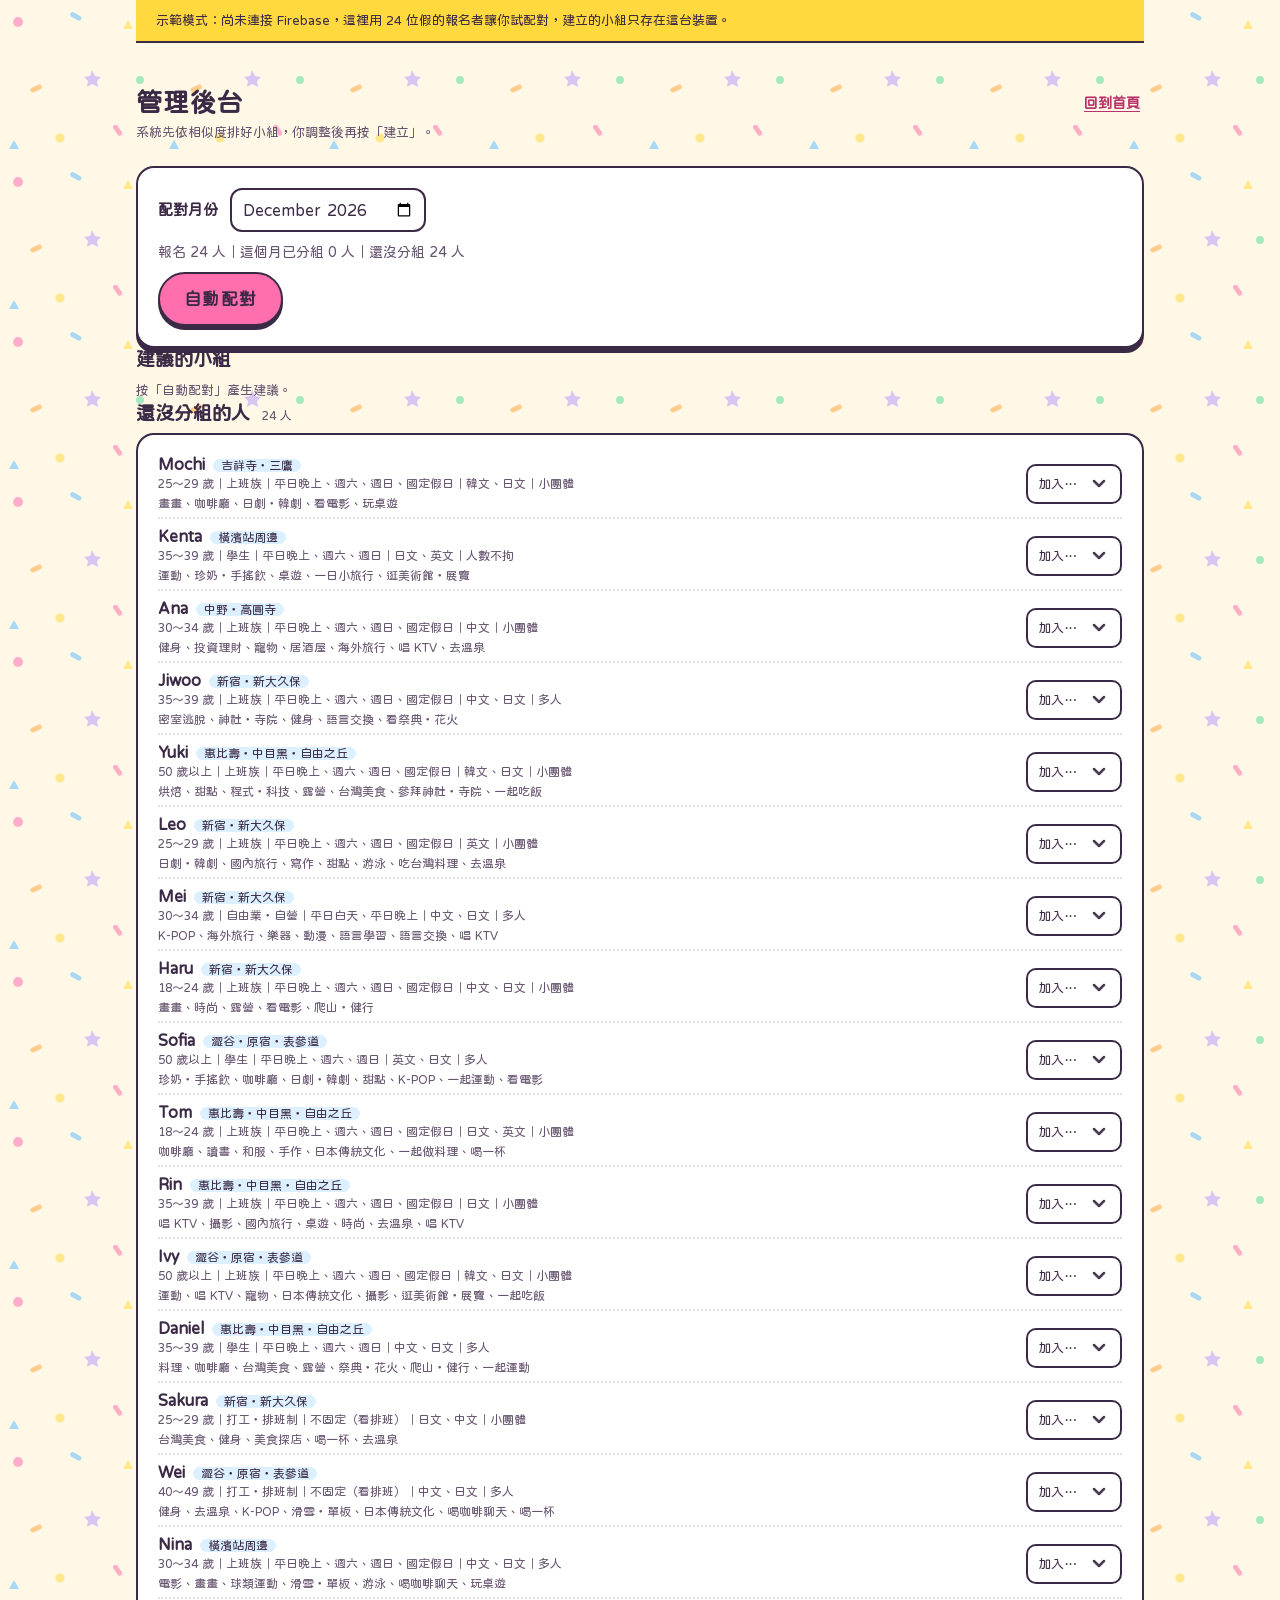
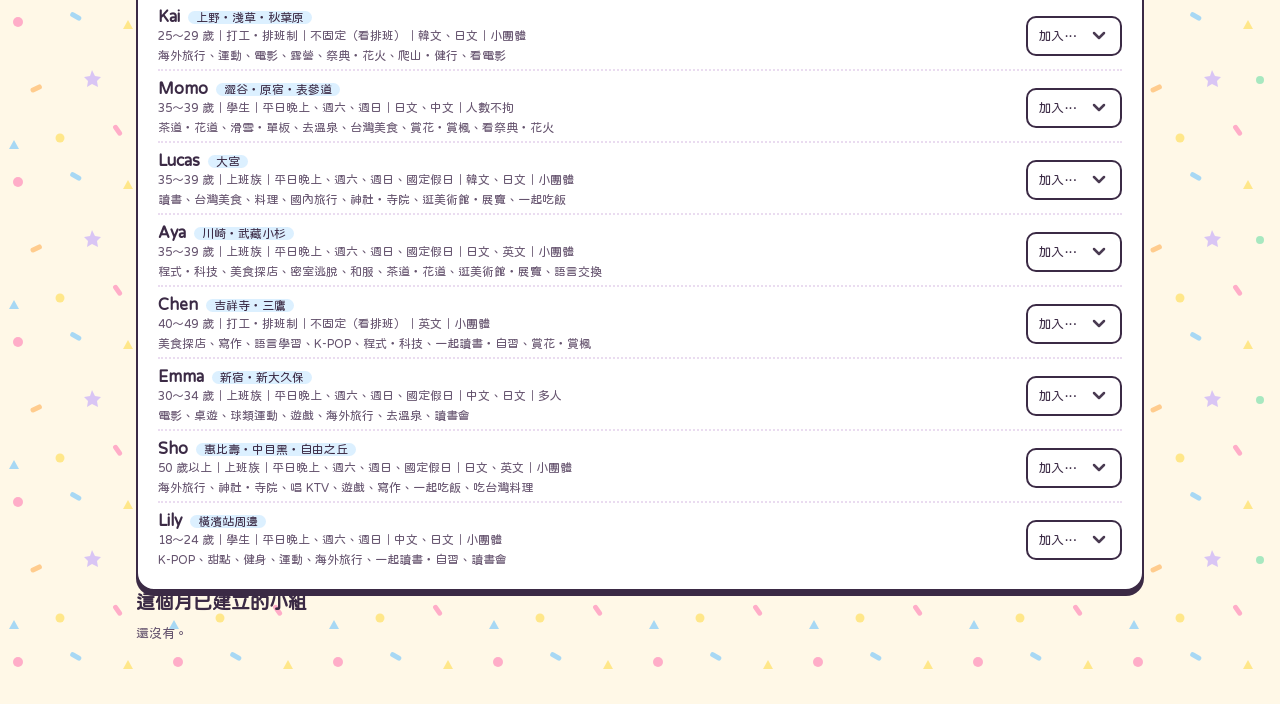
==== admin.html @ b7dec08a "Add admin page with automatic matching, and age groups - admin.html: suggest groups by similarity, m" ====
<!doctype html>
<html lang="zh-Hant">
<head>
  <meta charset="utf-8">
  <meta name="viewport" content="width=device-width, initial-scale=1, viewport-fit=cover">
  <meta name="robots" content="noindex">
  <title>管理後台｜東京友伴</title>
  <link rel="preconnect" href="https://fonts.googleapis.com">
  <link rel="preconnect" href="https://fonts.gstatic.com" crossorigin>
  <link rel="stylesheet" href="https://fonts.googleapis.com/css2?family=Huninn&family=M+PLUS+Rounded+1c:wght@500;700;800&family=Noto+Sans+TC:wght@400;500;700&display=swap">
  <link rel="stylesheet" href="style.css">
</head>
<body class="admin-page">
  <main class="admin">
    <div id="demo-banner" class="demo-banner" hidden>
      示範模式：尚未連接 Firebase，這裡用 24 位假的報名者讓你試配對，建立的小組只存在這台裝置。
    </div>

    <header class="admin-head">
      <div>
        <h1>管理後台</h1>
        <p class="muted small">系統先依相似度排好小組，你調整後再按「建立」。</p>
      </div>
      <a href="index.html" class="btn-link">回到首頁</a>
    </header>

    <div id="gate" class="card" hidden></div>

    <div id="console" hidden>
      <section class="card admin-controls">
        <div class="admin-row">
          <label for="month">配對月份</label>
          <input id="month" type="month">
        </div>
        <div class="stats" id="stats"></div>
        <div class="admin-actions">
          <button id="run" type="button" class="btn btn-primary">自動配對</button>
          <button id="save-all" type="button" class="btn btn-outline" hidden>建立全部小組</button>
        </div>
        <p id="admin-msg" class="admin-msg" role="status"></p>
      </section>

      <section>
        <h2 class="admin-h2">建議的小組 <span id="sugg-count" class="count"></span></h2>
        <div id="suggestions" class="group-grid"></div>
      </section>

      <section>
        <h2 class="admin-h2">還沒分組的人 <span id="pool-count" class="count"></span></h2>
        <div id="pool" class="card pool"></div>
      </section>

      <section>
        <h2 class="admin-h2">這個月已建立的小組 <span id="saved-count" class="count"></span></h2>
        <div id="saved" class="group-grid"></div>
      </section>
    </div>
  </main>

  <script type="module" src="admin.js"></script>
</body>
</html>
---- style.css ----
/* 可愛動漫風・繽紛彩虹：圓體字・貼紙感粗外框 */
:root {
  --bg: #FFF8E7;
  --paper: #FFFFFF;
  --ink: #3B2A45;
  --muted: #65536E;
  --line: #3B2A45;
  --soft-line: #EADCF0;
  --pink: #FF6FAE;
  --pink-dark: #FF4D98;
  --pink-soft: #FFE0EE;
  --orange: #FFA845;
  --orange-soft: #FFEBD2;
  --lemon: #FFD93D;
  --lemon-soft: #FFF5C4;
  --mint: #5FDBA0;
  --mint-soft: #D6F7E8;
  --sky: #5EBEFF;
  --sky-soft: #DCF0FF;
  --lavender: #B99BFF;
  --lavender-soft: #EDE4FF;
  --error: #C2185B;
  --radius: 18px;
  --round: 'Huninn', 'M PLUS Rounded 1c', 'Noto Sans TC', sans-serif;
  --sticker: 0 4px 0 var(--ink);
}

* { box-sizing: border-box; }

html, body {
  margin: 0;
  color: var(--ink);
  font-family: var(--round);
  -webkit-text-size-adjust: 100%;
}

/* 彩色紙花背景 */
body {
  background-color: var(--bg);
  background-image: url("data:image/svg+xml,%3Csvg xmlns='http://www.w3.org/2000/svg' width='160' height='160' viewBox='0 0 160 160'%3E%3Cg opacity='.55'%3E%3Ccircle cx='18' cy='22' r='5' fill='%23FF6FAE'/%3E%3Crect x='70' y='14' width='12' height='5' rx='2.5' fill='%235EBEFF' transform='rotate(30 76 16)'/%3E%3Cpath d='M128 20l5 9h-10z' fill='%23FFD93D'/%3E%3Ccircle cx='140' cy='80' r='4' fill='%235FDBA0'/%3E%3Crect x='30' y='86' width='12' height='5' rx='2.5' fill='%23FFA845' transform='rotate(-25 36 88)'/%3E%3Cpath d='M92 70l3 6 6 1-4 4 1 6-6-3-5 3 1-6-4-4 6-1z' fill='%23B99BFF'/%3E%3Ccircle cx='60' cy='138' r='4.5' fill='%23FFD93D'/%3E%3Crect x='112' y='128' width='12' height='5' rx='2.5' fill='%23FF6FAE' transform='rotate(55 118 130)'/%3E%3Cpath d='M14 140l5 9H9z' fill='%235EBEFF'/%3E%3C/g%3E%3C/svg%3E");
  background-size: 160px 160px;
}

/* 頁面最上面的彩虹條 */
.app::before {
  content: '';
  display: block;
  height: 10px;
  background: linear-gradient(90deg,
    var(--pink) 0 16.6%, var(--orange) 16.6% 33.3%, var(--lemon) 33.3% 50%,
    var(--mint) 50% 66.6%, var(--sky) 66.6% 83.3%, var(--lavender) 83.3% 100%);
  border-bottom: 2.5px solid var(--ink);
}

a { color: #B8336A; font-weight: 700; text-underline-offset: 3px; }
a:hover { color: #8C2453; }

.app {
  max-width: 440px;
  margin: 0 auto;
  min-height: 100vh;
  min-height: 100dvh;
  padding: 0 0 48px;
}

.screen {
  display: flex;
  flex-direction: column;
  gap: 22px;
  padding: 26px 20px 0;
}
.screen[hidden], [hidden] { display: none !important; }

.demo-banner {
  background: var(--lemon);
  color: var(--ink);
  font-size: 13px;
  line-height: 1.6;
  padding: 10px 20px;
  border-bottom: 2.5px solid var(--ink);
}

/* logo */
.brand { display: flex; align-items: center; gap: 10px; }
.brand-mark { width: 36px; height: 36px; flex: none; }
.brand-text { display: flex; flex-direction: column; line-height: 1.15; }
.brand-name { font-size: 22px; font-weight: 700; letter-spacing: .08em; }
.brand-sub { font-family: 'M PLUS Rounded 1c', sans-serif; font-weight: 800; font-size: 10px; letter-spacing: .28em; color: #B8336A; }

.intro { display: flex; flex-direction: column; gap: 8px; }
h1 { margin: 0; font-size: 26px; line-height: 1.4; font-weight: 700; letter-spacing: .03em; }
.hl {
  background: linear-gradient(transparent 58%, var(--lemon) 58%);
  padding: 0 2px;
}
h2 { margin: 0 0 14px; font-size: 21px; }
.muted { margin: 0; color: var(--muted); font-size: 15px; line-height: 1.75; }
.small { font-size: 13px; }
.eyebrow {
  margin: 0;
  align-self: flex-start;
  background: var(--mint);
  border: 2px solid var(--ink);
  border-radius: 999px;
  padding: 2px 12px;
  font-size: 13px;
  font-weight: 700;
}


/* 貼紙風卡片 */
.card {
  background: var(--paper);
  border: 2.5px solid var(--ink);
  border-radius: var(--radius);
  padding: 20px;
  display: flex;
  flex-direction: column;
  gap: 16px;
  box-shadow: 0 5px 0 var(--ink);
}

.field { display: flex; flex-direction: column; gap: 8px; border: 0; padding: 0; margin: 0 0 22px; min-width: 0; }
.card .field { margin: 0; }
label, legend, .field-title { font-size: 15px; font-weight: 700; padding: 0; }
legend::before, .field > label:first-child::before, .field-title::before {
  content: '';
  display: inline-block;
  width: 10px; height: 10px;
  margin-right: 7px;
  border-radius: 50%;
  background: var(--pink);
  border: 2px solid var(--ink);
  vertical-align: 1px;
}
.card .field > label:first-child::before { display: none; }
.count { font-weight: 400; color: var(--muted); font-size: 12px; margin-left: 6px; }
.row { display: flex; gap: 8px; }

input[type="text"], input[type="tel"], select {
  height: 50px;
  width: 100%;
  min-width: 0;
  border: 2.5px solid var(--ink);
  border-radius: 14px;
  padding: 0 14px;
  font-size: 16px;
  font-family: inherit;
  background: var(--paper);
  color: var(--ink);
}
select {
  appearance: none;
  background-image: url("data:image/svg+xml,%3Csvg xmlns='http://www.w3.org/2000/svg' width='14' height='9' viewBox='0 0 14 9'%3E%3Cpath d='M2 2l5 5 5-5' fill='none' stroke='%234A3B52' stroke-width='2.5' stroke-linecap='round' stroke-linejoin='round'/%3E%3C/svg%3E");
  background-repeat: no-repeat;
  background-position: right 14px center;
  padding-right: 36px;
}
input::placeholder { color: #A898AD; }
#country { width: auto; flex: none; }
.code-input { text-align: center; font-size: 24px !important; letter-spacing: .5em; }

input:focus-visible, select:focus-visible, button:focus-visible, a:focus-visible {
  outline: 3px solid var(--sky);
  outline-offset: 2px;
}
input:focus, select:focus { background-color: var(--sky-soft); }

/* 按鈕：按下去會陷下去 */
.btn {
  height: 54px;
  border-radius: 999px;
  font-size: 17px;
  font-weight: 700;
  font-family: inherit;
  letter-spacing: .08em;
  cursor: pointer;
  display: flex; align-items: center; justify-content: center;
  text-decoration: none;
  width: 100%;
  border: 2.5px solid var(--ink);
  color: var(--ink);
  box-shadow: var(--sticker);
  transition: transform .08s, box-shadow .08s;
}
.btn:active { transform: translateY(4px); box-shadow: 0 0 0 var(--ink); }
.btn-primary { background: var(--pink); }
.btn-primary:hover { background: var(--pink-dark); color: var(--ink); }
.btn-outline { background: var(--sky); }
.btn-outline:hover { background: #7FCBFA; }
.btn[disabled] { opacity: .6; cursor: wait; }
.btn-link {
  background: none; border: 0; padding: 10px 4px; min-height: 44px;
  color: #B8336A; font: inherit; font-weight: 700; font-size: 14px; cursor: pointer;
}

/* 興趣標籤 */
.chips { display: flex; flex-wrap: wrap; gap: 8px; }
.chip {
  min-height: 40px;
  padding: 0 14px;
  border-radius: 999px;
  border: 2px solid var(--ink);
  background: var(--paper);
  color: var(--ink);
  font: inherit;
  font-size: 14px;
  cursor: pointer;
  transition: transform .1s, background-color .15s;
}
/* 沒選的時候是淡彩色，選了變成鮮豔色＋浮起來 */
.chip:nth-child(6n+1) { background: var(--pink-soft); }
.chip:nth-child(6n+2) { background: var(--orange-soft); }
.chip:nth-child(6n+3) { background: var(--lemon-soft); }
.chip:nth-child(6n+4) { background: var(--mint-soft); }
.chip:nth-child(6n+5) { background: var(--sky-soft); }
.chip:nth-child(6n+6) { background: var(--lavender-soft); }
.chip:hover { filter: brightness(.96); }
.chip[aria-pressed="true"] {
  font-weight: 700;
  box-shadow: 0 3px 0 var(--ink);
  transform: translateY(-2px);
}
.chip[aria-pressed="true"]::before { content: '♥ '; }
.chip:nth-child(6n+1)[aria-pressed="true"] { background: var(--pink); }
.chip:nth-child(6n+2)[aria-pressed="true"] { background: var(--orange); }
.chip:nth-child(6n+3)[aria-pressed="true"] { background: var(--lemon); }
.chip:nth-child(6n+4)[aria-pressed="true"] { background: var(--mint); }
.chip:nth-child(6n+5)[aria-pressed="true"] { background: var(--sky); }
.chip:nth-child(6n+6)[aria-pressed="true"] { background: var(--lavender); }

/* 個人檔案每一區用不同顏色的圓點 */
#profile-form > .field:nth-of-type(6n+1) > .field-title::before,
#profile-form > .field:nth-of-type(6n+1) > label::before,
#profile-form > .field:nth-of-type(6n+1) > legend::before { background: var(--pink); }
#profile-form > .field:nth-of-type(6n+2) > label::before,
#profile-form > .field:nth-of-type(6n+2) > legend::before { background: var(--orange); }
#profile-form > .field:nth-of-type(6n+3) > label::before,
#profile-form > .field:nth-of-type(6n+3) > legend::before { background: var(--lemon); }
#profile-form > .field:nth-of-type(6n+4) > label::before,
#profile-form > .field:nth-of-type(6n+4) > legend::before { background: var(--mint); }
#profile-form > .field:nth-of-type(6n+5) > label::before,
#profile-form > .field:nth-of-type(6n+5) > legend::before { background: var(--sky); }
#profile-form > .field:nth-of-type(6n+6) > label::before,
#profile-form > .field:nth-of-type(6n+6) > legend::before { background: var(--lavender); }

/* 頭像 */
.avatar-row { display: flex; align-items: center; gap: 18px; }
.avatar-preview {
  width: 92px; height: 92px; flex: none;
  border-radius: 50%;
  border: 2.5px solid var(--ink);
  background: var(--pink-soft);
  box-shadow: 0 4px 0 var(--ink);
  overflow: hidden;
  display: flex; align-items: center; justify-content: center;
}
.avatar-preview img { width: 100%; height: 100%; object-fit: cover; display: block; }
.avatar-actions { display: flex; flex-direction: column; align-items: flex-start; gap: 4px; }
.btn-small { height: 44px; width: auto; padding: 0 20px; font-size: 14px; }
.visually-hidden {
  position: absolute !important; width: 1px; height: 1px; padding: 0; margin: -1px;
  overflow: hidden; clip: rect(0 0 0 0); white-space: nowrap; border: 0;
}
.avatar-actions .btn:has(+ .visually-hidden:focus-visible) { outline: 3px solid var(--sky); outline-offset: 2px; }
.hint { margin: 0; font-size: 12px; line-height: 1.7; color: var(--muted); }
#area-other, #activity-other { margin-top: 4px; }

.agree { display: flex; gap: 10px; align-items: flex-start; font-weight: 400; font-size: 14px; line-height: 1.7; margin: 4px 0 18px; }
.agree::before { display: none !important; }
.agree input { width: 22px; height: 22px; margin-top: 2px; flex: none; accent-color: var(--pink-dark); }

.note {
  display: flex; gap: 10px; align-items: flex-start;
  background: var(--lemon-soft);
  border: 2px dashed var(--ink);
  border-radius: 14px;
  padding: 12px 14px;
  color: var(--ink);
}
.note svg { flex: none; margin-top: 2px; }
.note p { margin: 0; font-size: 13px; line-height: 1.7; color: var(--ink); }

.error {
  color: var(--error); font-size: 14px; margin: 0; font-weight: 700;
  background: var(--pink-soft); border-radius: 12px; padding: 8px 12px;
}
.error:empty { display: none; }

.topbar { display: flex; justify-content: space-between; align-items: center; }
.step {
  font-size: 13px; font-weight: 700;
  background: var(--paper);
  border: 2px solid var(--ink);
  border-radius: 999px;
  padding: 3px 12px;
}

/* 小組成員 */
.members { list-style: none; margin: 0; padding: 0; display: flex; flex-direction: column; }
.member { display: flex; align-items: center; gap: 14px; padding: 10px 0; border-bottom: 2px dotted var(--soft-line); }
.member:last-child { border-bottom: 0; }
.avatar {
  width: 48px; height: 48px; border-radius: 50%; flex: none;
  border: 2.5px solid var(--ink);
  display: flex; align-items: center; justify-content: center;
  font-weight: 700; font-size: 18px;
  overflow: hidden;
}
.avatar img { width: 100%; height: 100%; object-fit: cover; display: block; }
.avatar:has(img) { background: var(--paper); }
.avatar-lg { width: 68px; height: 68px; font-size: 26px; }
.summary-head { display: flex; align-items: center; gap: 14px; padding-bottom: 14px; border-bottom: 2px dotted var(--soft-line); }
.member-name { font-size: 17px; font-weight: 700; }
.member-meta { font-size: 13px; color: var(--muted); }

.common { border-top: 2px dotted var(--soft-line); padding-top: 14px; display: flex; flex-direction: column; gap: 10px; }
.label { font-size: 14px; font-weight: 700; }
.tags { display: flex; flex-wrap: wrap; gap: 6px; }
.tag { padding: 5px 12px; border-radius: 999px; border: 2px solid var(--ink); background: var(--sky-soft); font-size: 13px; }
.tag:nth-child(3n+2) { background: var(--pink-soft); }
.tag:nth-child(3n+3) { background: var(--lemon-soft); }

.meet { flex-direction: row; align-items: center; gap: 14px; background: var(--sky-soft); }
.meet-icon {
  width: 46px; height: 46px; border-radius: 14px; flex: none;
  background: var(--paper); color: var(--ink);
  border: 2px solid var(--ink);
  display: flex; align-items: center; justify-content: center;
}
.meet-title { font-size: 16px; font-weight: 700; }
.meet .muted { color: var(--ink); }

.summary dl { margin: 0; display: grid; grid-template-columns: auto 1fr; gap: 10px 14px; font-size: 14px; line-height: 1.6; }
.summary dt {
  font-weight: 700;
  background: var(--pink-soft);
  border-radius: 8px;
  padding: 0 8px;
  align-self: start;
}
.summary dd { margin: 0; }

.footer-links { display: flex; justify-content: center; gap: 28px; font-size: 13px; padding-top: 8px; }

.dialog {
  border: 2.5px solid var(--ink); border-radius: 22px; padding: 24px;
  max-width: min(400px, calc(100vw - 32px));
  background: var(--paper);
  box-shadow: 0 6px 0 var(--ink);
  color: var(--ink); font-family: inherit;
}
.dialog::backdrop { background: rgba(74, 59, 82, .45); }
.dialog ul { padding-left: 20px; margin: 0 0 22px; line-height: 1.9; font-size: 15px; }
.dialog li::marker { content: '✿ '; color: #B8336A; }

.loading { text-align: center; color: var(--muted); padding: 80px 20px; }

/* 繽紛：每張卡片不同底色 */
#phone-form { background: var(--sky-soft); }
#code-form { background: var(--lavender-soft); }
#group > .card:not(.meet) { background: var(--paper); }
.meet { background: var(--orange-soft); }
.summary { background: var(--mint-soft); }
.summary dt { background: var(--paper); border: 2px solid var(--ink); }
.avatar-preview { background: var(--orange-soft); }
.step { background: var(--lemon); }
.eyebrow { background: var(--pink); }
.note { background: var(--mint-soft); }
.tag:nth-child(4n+1) { background: var(--sky-soft); }
.tag:nth-child(4n+2) { background: var(--pink-soft); }
.tag:nth-child(4n+3) { background: var(--lemon-soft); }
.tag:nth-child(4n+4) { background: var(--mint-soft); }
.dialog { background: var(--lemon-soft); }
.agree input { accent-color: var(--pink-dark); }

/* 日文、英文用適合的字體 */
html[lang="ja"] { --round: 'M PLUS Rounded 1c', 'Noto Sans JP', sans-serif; }
html[lang="en"] { --round: 'M PLUS Rounded 1c', 'Noto Sans TC', sans-serif; }

/* 語言切換 */
.langbar {
  display: flex;
  justify-content: flex-end;
  gap: 6px;
  padding: 10px 16px 0;
}
.lang-btn {
  min-height: 36px;
  min-width: 44px;
  padding: 0 12px;
  border-radius: 999px;
  border: 2px solid var(--ink);
  background: var(--paper);
  color: var(--ink);
  font: inherit;
  font-size: 13px;
  font-weight: 700;
  cursor: pointer;
}
.lang-btn[aria-pressed="true"] { background: var(--ink); color: var(--paper); }

/* 首頁：精簡成一個畫面 */
#screen-register { gap: 16px; padding-top: 12px; }
#screen-register .intro { gap: 4px; }
#screen-register .card { padding: 16px; gap: 12px; }
#screen-register .note { margin: 0; padding: 10px 12px; }
.banner { display: block; width: 100%; height: auto; filter: drop-shadow(0 4px 0 var(--ink)); }

.avatar-ph { display: flex; }
.avatar-ph svg { width: 54px; height: 54px; }
.waiting-art { width: 56px; height: 84px; align-self: center; margin-bottom: 4px; }

/* 小組頁的卡片之間留空間；首頁提示文字正常換行 */
#group, #waiting { display: flex; flex-direction: column; gap: 18px; }
#screen-register .note { display: block; }

/* 分類標籤：每類一個顏色 */
.chip-groups { display: flex; flex-direction: column; gap: 14px; }
.chip-group {
  --c: var(--pink); --c-soft: var(--pink-soft);
  background: var(--paper);
  border: 2px solid var(--ink);
  border-radius: 16px;
  padding: 10px 12px 12px;
  display: flex; flex-direction: column; gap: 8px;
}
.chip-group[data-c="1"] { --c: var(--orange); --c-soft: var(--orange-soft); }
.chip-group[data-c="2"] { --c: var(--mint); --c-soft: var(--mint-soft); }
.chip-group[data-c="3"] { --c: var(--sky); --c-soft: var(--sky-soft); }
.chip-group[data-c="4"] { --c: var(--lavender); --c-soft: var(--lavender-soft); }
.chip-group[data-c="5"] { --c: var(--lemon); --c-soft: var(--lemon-soft); }
.chip-cat {
  align-self: flex-start;
  font-size: 13px;
  font-weight: 700;
  background: var(--c);
  border: 2px solid var(--ink);
  border-radius: 999px;
  padding: 1px 12px;
}
.chip-group .chip,
.chip-group .chip:nth-child(n) { background: var(--c-soft); }
.chip-group .chip[aria-pressed="true"],
.chip-group .chip:nth-child(n)[aria-pressed="true"] { background: var(--c); }

/* 空閒時間 */
.free-box {
  background: var(--paper);
  border: 2px solid var(--ink);
  border-radius: 16px;
  padding: 12px;
  display: flex; flex-direction: column; gap: 8px;
}
.sub-label { font-size: 13px; font-weight: 700; color: var(--muted); }
.sub-label::before { display: none !important; }
.free-box .chips { margin-bottom: 2px; }
.free-box .sub-label:not(:first-child) { margin-top: 6px; }

/* 大分類 → 小項目（折疊） */
.chip-groups { display: grid; grid-template-columns: repeat(2, minmax(0, 1fr)); grid-auto-flow: row dense; gap: 8px; }
.chip-group { padding: 0; gap: 0; overflow: hidden; border-radius: 14px; background: var(--c-soft); }
.chip-group.open { grid-column: 1 / -1; background: var(--paper); }
.cat-head {
  width: 100%;
  min-height: 48px;
  display: flex; align-items: center; gap: 8px;
  padding: 0 12px;
  border: 0;
  background: transparent;
  color: var(--ink);
  font: inherit; font-size: 14px; font-weight: 700;
  text-align: left;
  cursor: pointer;
}
.chip-group.open .cat-head { background: var(--c); border-bottom: 2px solid var(--ink); }
.cat-name { flex: 1; min-width: 0; }
.cat-count {
  min-width: 22px; height: 22px; padding: 0 6px;
  border-radius: 999px;
  background: var(--ink); color: var(--paper);
  font-size: 12px; line-height: 22px; text-align: center;
}
.cat-arrow {
  width: 9px; height: 9px; flex: none;
  border-right: 2.5px solid var(--ink); border-bottom: 2.5px solid var(--ink);
  transform: rotate(45deg) translateY(-2px);
  transition: transform .15s;
}
.chip-group.open .cat-arrow { transform: rotate(-135deg) translate(-2px, 0); }
.cat-panel { padding: 12px; }
.cat-panel[hidden] { display: none !important; }
.chip-group.has-picked:not(.open) { box-shadow: 0 3px 0 var(--ink); }

/* ===== 管理後台 ===== */
.admin { max-width: 1040px; margin: 0 auto; padding: 0 16px 60px; display: flex; flex-direction: column; gap: 22px; }
.admin-head { display: flex; justify-content: space-between; align-items: flex-start; gap: 12px; padding-top: 20px; }
.admin-head h1 { font-size: 26px; }
.admin-h2 { font-size: 19px; margin: 0 0 10px; }
.admin-controls { gap: 12px; }
.admin-row { display: flex; align-items: center; gap: 12px; flex-wrap: wrap; }
.admin-row label { font-weight: 700; }
.admin-row input[type="month"] { height: 44px; border: 2.5px solid var(--ink); border-radius: 12px; padding: 0 10px; font: inherit; background: var(--paper); color: var(--ink); }
.stats { font-size: 14px; color: var(--muted); }
.admin-actions { display: flex; gap: 10px; flex-wrap: wrap; }
.admin-actions .btn { width: auto; padding: 0 24px; }
.admin-msg { margin: 0; font-size: 14px; font-weight: 700; color: #1E5E47; }
.admin-msg:empty { display: none; }
.group-grid { display: grid; grid-template-columns: repeat(auto-fill, minmax(min(100%, 320px), 1fr)); gap: 16px; align-items: start; }
.group-card { gap: 10px; }
.group-card h3 { margin: 0; font-size: 17px; }
.group-head { display: flex; justify-content: space-between; align-items: center; gap: 8px; }
.score { font-size: 12px; font-weight: 700; background: var(--mint); border: 2px solid var(--ink); border-radius: 999px; padding: 2px 10px; white-space: nowrap; }
.warn { font-size: 13px; font-weight: 700; color: #8C2453; background: var(--pink-soft); border-radius: 10px; padding: 6px 10px; }
.group-common { font-size: 13px; color: var(--muted); line-height: 1.6; }
.person { border-top: 2px dotted var(--soft-line); padding-top: 8px; display: grid; grid-template-columns: 1fr auto; gap: 2px 10px; }
.person-top { display: flex; gap: 8px; align-items: baseline; flex-wrap: wrap; }
.person-name { font-weight: 700; }
.person-area { font-size: 12px; background: var(--sky-soft); border-radius: 999px; padding: 0 8px; }
.person-meta, .person-likes { grid-column: 1; font-size: 12px; color: var(--muted); line-height: 1.5; }
.person .move { grid-column: 2; grid-row: 1 / span 3; align-self: center; height: 40px; width: auto; font-size: 13px; padding: 0 30px 0 10px; border-width: 2px; border-radius: 10px; }
.group-card input[type="url"], .group-card input[type="text"] { height: 42px; font-size: 14px; border-width: 2px; }
.group-card .btn-small { align-self: flex-start; }
.pool { gap: 4px; }
.pool .person:first-child { border-top: 0; padding-top: 0; }
.saved-card { background: var(--mint-soft); }
.saved-card .btn-link { align-self: flex-start; }
.uid { display: block; font-size: 14px; background: var(--lemon-soft); border: 2px dashed var(--ink); border-radius: 10px; padding: 10px; word-break: break-all; margin-top: 8px; }
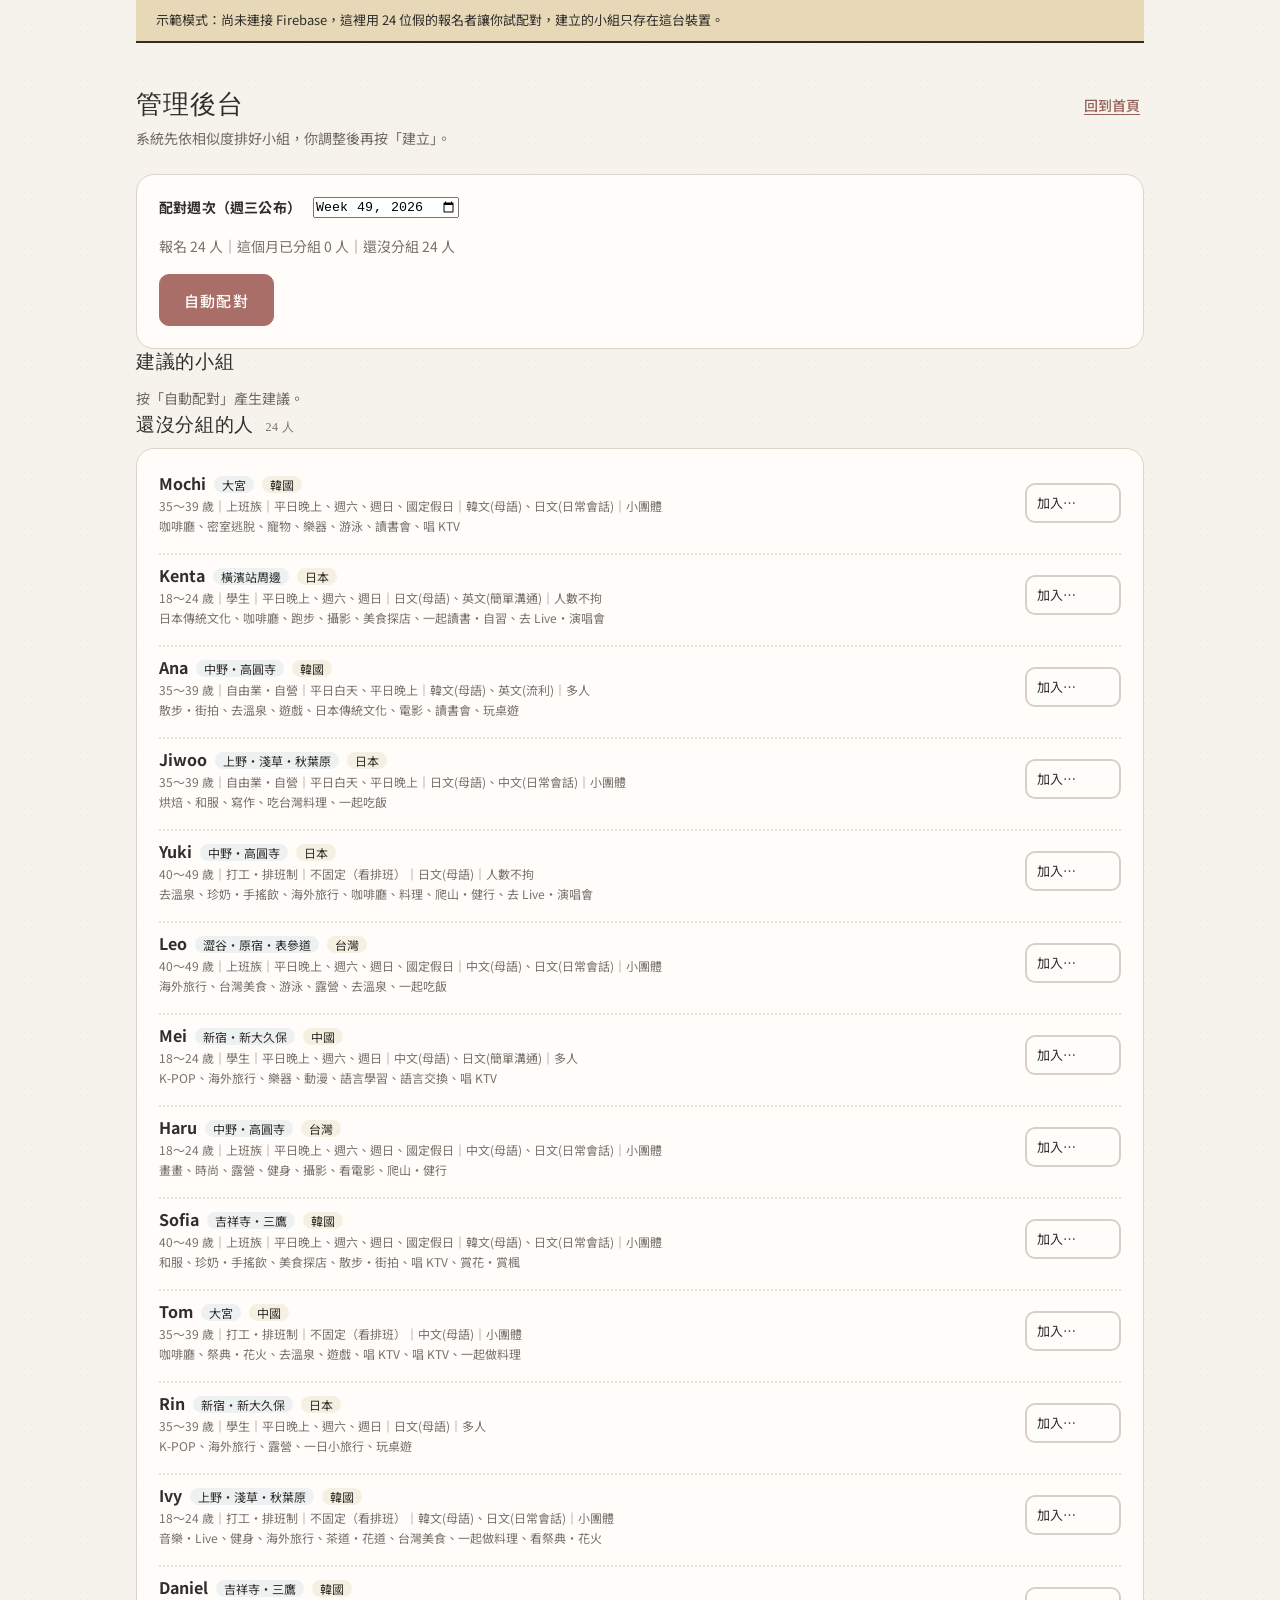
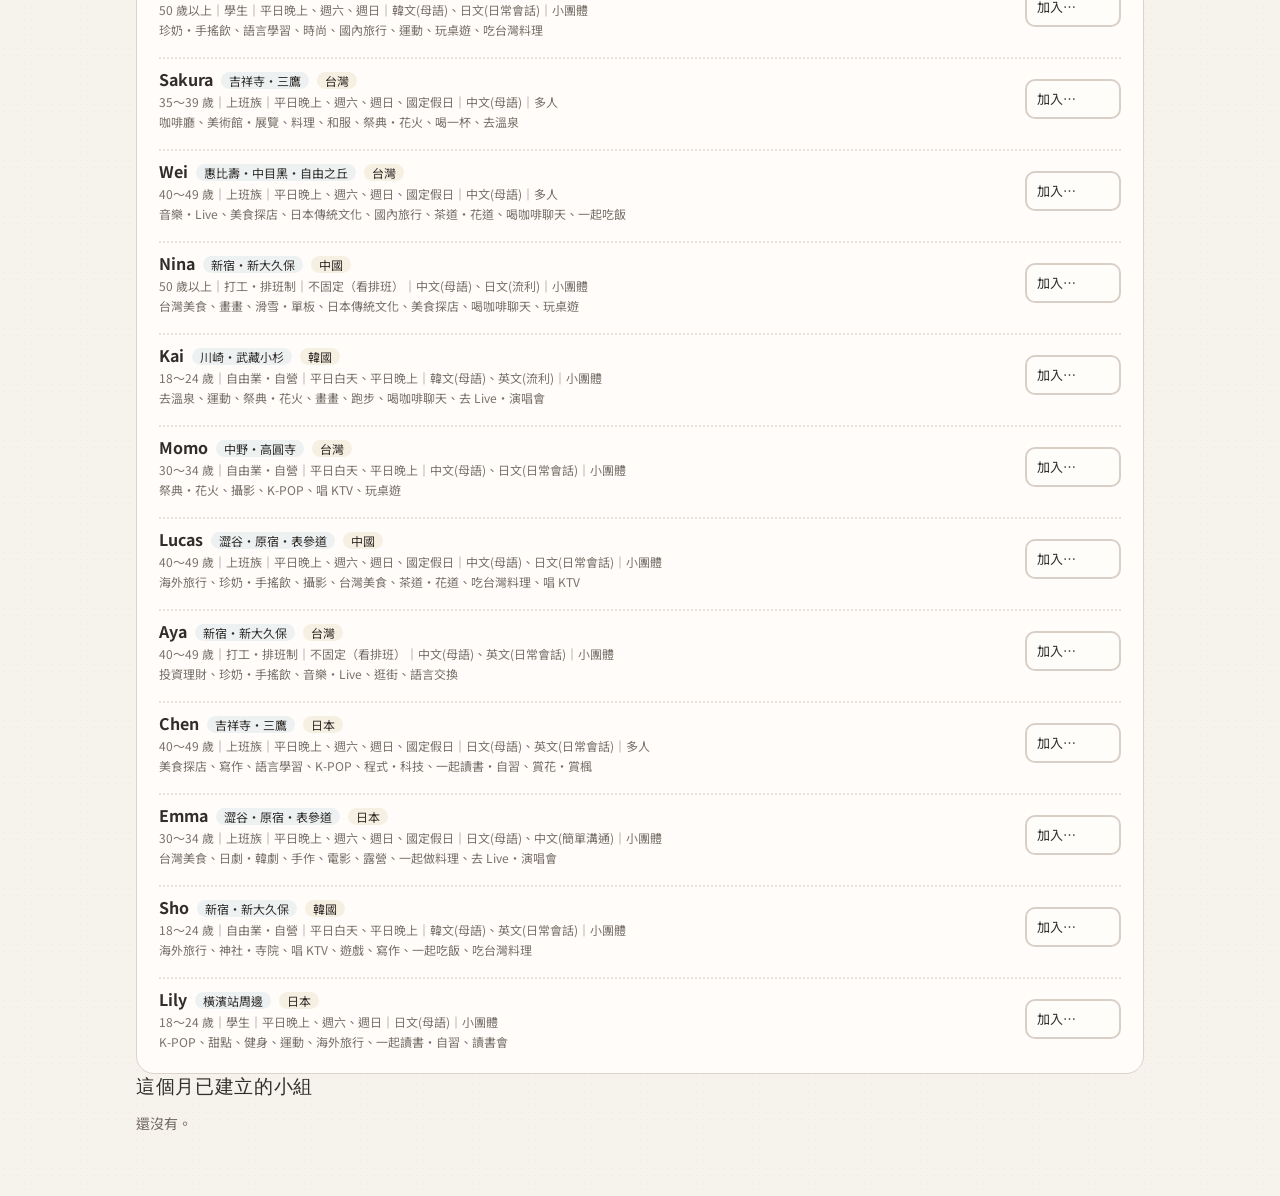
==== commit 51c5336c: "Implement weekly matching and meetup tracking" ====
--- a/admin.html
+++ b/admin.html
@@ -29,8 +29,8 @@
     <div id="console" hidden>
       <section class="card admin-controls">
         <div class="admin-row">
-          <label for="month">配對月份</label>
-          <input id="month" type="month">
+          <label for="week">配對週次（週三公布）</label>
+          <input id="week" type="week">
         </div>
         <div class="stats" id="stats"></div>
         <div class="admin-actions">
--- a/style.css
+++ b/style.css
@@ -526,3 +526,207 @@
 .saved-card { background: var(--mint-soft); }
 .saved-card .btn-link { align-self: flex-start; }
 .uid { display: block; font-size: 14px; background: var(--lemon-soft); border: 2px dashed var(--ink); border-radius: 10px; padding: 10px; word-break: break-all; margin-top: 8px; }
+
+/* 語言程度 */
+.lang-levels { display: flex; flex-direction: column; gap: 8px; }
+.lang-levels:empty { display: none; }
+.lang-level {
+  display: grid; grid-template-columns: minmax(0, 7em) 1fr; align-items: center; gap: 10px;
+  background: var(--paper); border: 2px solid var(--ink); border-radius: 14px; padding: 8px 10px;
+}
+.lang-level label { font-size: 14px; font-weight: 700; }
+.lang-level label::before { display: none !important; }
+.lang-level select { height: 42px; font-size: 15px; border-width: 2px; }
+
+/* 註冊／登入 */
+.auth-tabs { display: grid; grid-template-columns: 1fr 1fr; gap: 0; border: 2.5px solid var(--ink); border-radius: 999px; overflow: hidden; background: var(--paper); }
+.auth-tab { min-height: 44px; border: 0; background: transparent; color: var(--ink); font: inherit; font-weight: 700; font-size: 15px; cursor: pointer; }
+.auth-tab[aria-pressed="true"] { background: var(--ink); color: var(--paper); }
+input[type="email"], input[type="password"] {
+  height: 50px; width: 100%; min-width: 0;
+  border: 2.5px solid var(--ink); border-radius: 14px; padding: 0 14px;
+  font-size: 16px; font-family: inherit; background: var(--paper); color: var(--ink);
+}
+#forgot { align-self: center; }
+.verify-box h2 { margin: 0; font-size: 20px; }
+.info { margin: 0; font-size: 14px; font-weight: 700; color: #1E5E47; background: var(--mint-soft); border-radius: 12px; padding: 8px 12px; }
+.info:empty { display: none; }
+.person-nat { font-size: 12px; background: var(--lemon-soft); border-radius: 999px; padding: 0 8px; }
+#nationality-other { margin-top: 4px; }
+
+
+/* ===== Tokyo Friends — refined Japanese editorial design ===== */
+:root {
+  --bg: #f6f2ec;
+  --paper: #fffdfa;
+  --ink: #302d2a;
+  --muted: #79716a;
+  --line: #dcd3c9;
+  --soft-line: #e9e1d8;
+  --pink: #bd827d;
+  --pink-dark: #9d625f;
+  --pink-soft: #f4e7e3;
+  --orange: #c28c68;
+  --orange-soft: #f4e9de;
+  --lemon: #e7d9b8;
+  --lemon-soft: #f6f0e2;
+  --mint: #9aab9b;
+  --mint-soft: #e9eee8;
+  --sky: #a7b9c0;
+  --sky-soft: #edf1f1;
+  --lavender: #b9aab5;
+  --lavender-soft: #f0ebef;
+  --error: #a33f3b;
+  --radius: 16px;
+  --round: 'Noto Sans TC', 'Noto Sans JP', sans-serif;
+  --sticker: 0 7px 22px rgba(57, 43, 33, .06);
+}
+html { background: var(--bg); }
+body {
+  background: var(--bg);
+  background-image: radial-gradient(rgba(119, 93, 72, .06) .65px, transparent .65px);
+  background-size: 7px 7px;
+  color: var(--ink);
+  font-family: var(--round);
+  font-weight: 400;
+}
+.app { max-width: 520px; padding-bottom: 56px; }
+.app::before { height: 3px; background: #a9625d; border: 0; }
+.screen { gap: 22px; padding: 24px 22px 0; }
+#screen-register { gap: 18px; padding-top: 18px; }
+a { color: #985d58; font-weight: 500; }
+a:hover { color: #77413e; }
+.brand { gap: 12px; }
+.brand-mark { width: 30px; height: 30px; filter: saturate(.45); }
+.brand-name {
+  font-family: 'Noto Serif JP', 'Noto Serif TC', serif;
+  font-weight: 500; font-size: 25px; letter-spacing: .015em;
+}
+.brand-sub {
+  font-family: 'Noto Sans JP', sans-serif;
+  font-size: 9px; font-weight: 500; letter-spacing: .28em;
+  color: #9c6a63;
+}
+.intro { gap: 7px; }
+h1, h2, .verify-box h2 {
+  font-family: 'Noto Serif JP', 'Noto Serif TC', serif;
+  font-weight: 500; letter-spacing: .035em;
+}
+h1 { font-size: 27px; line-height: 1.55; }
+h2 { font-size: 21px; }
+.hl { background: linear-gradient(transparent 68%, #ead8d1 68%); }
+.muted { color: #716a63; font-size: 14px; line-height: 1.9; }
+.eyebrow {
+  background: #f1e4df; color: #8e5b56; border: 1px solid #ddc6bf;
+  border-radius: 3px; padding: 4px 10px; font-size: 11px; letter-spacing: .08em;
+}
+.card {
+  background: rgba(255, 253, 250, .96);
+  border: 1px solid var(--line); border-radius: 18px;
+  padding: 22px; gap: 18px; box-shadow: var(--sticker);
+}
+.field { gap: 9px; margin-bottom: 24px; }
+label, legend, .field-title { font-size: 14px; font-weight: 500; letter-spacing: .015em; }
+legend::before, .field > label:first-child::before, .field-title::before {
+  width: 5px; height: 5px; margin-right: 9px; border: 0;
+  border-radius: 50%; background: #b77b74; vertical-align: 2px;
+}
+input[type="text"], input[type="tel"], input[type="email"], input[type="password"], select {
+  height: 49px; border: 1px solid #d8d0c7; border-radius: 10px;
+  padding: 0 14px; background: #fffdfa; color: var(--ink);
+  font-size: 15px; font-weight: 400;
+}
+input::placeholder { color: #aaa097; }
+select { background-color: #fffdfa; }
+input:focus, select:focus { background-color: #fffdfa; border-color: #b77b74; }
+input:focus-visible, select:focus-visible, button:focus-visible, a:focus-visible {
+  outline: 2px solid #b77b74; outline-offset: 3px;
+}
+.btn {
+  height: 52px; border: 1px solid #a86e68; border-radius: 10px;
+  color: #fffdfa; box-shadow: none; font-size: 15px; font-weight: 500;
+  letter-spacing: .08em; transition: background .15s, transform .15s;
+}
+.btn:active { transform: translateY(1px); box-shadow: none; }
+.btn-primary { background: #a96e68; }
+.btn-primary:hover { background: #8f5853; color: #fffdfa; }
+.btn-outline { background: #f3ece5; color: #4a403a; border-color: #d8cfc5; }
+.btn-outline:hover { background: #eae0d6; }
+.btn-link { color: #97615b; font-weight: 500; }
+.chips { gap: 8px; }
+.chip {
+  min-height: 39px; padding: 0 14px; border-radius: 9px;
+  border: 1px solid #d9d0c7; background: #fffdfa !important;
+  color: #5d554e; font-size: 13px; transition: background-color .15s, border-color .15s;
+}
+.chip:nth-child(n) { background: #fffdfa !important; }
+.chip:hover { filter: none; border-color: #bd8c84; }
+.chip[aria-pressed="true"], .chip:nth-child(n)[aria-pressed="true"] {
+  background: #f2e2de !important; color: #844f4b; border-color: #c99a92;
+  box-shadow: none; transform: none; font-weight: 600;
+}
+.chip[aria-pressed="true"]::before { content: none; }
+.chip-group, .chip-group[data-c] {
+  background: #fffdfa; border: 1px solid #ded5cb; border-radius: 12px; box-shadow: none;
+}
+.chip-group.open { background: #fffdfa; }
+.cat-head { min-height: 46px; font-size: 13px; font-weight: 500; }
+.chip-group.open .cat-head { background: #f2e5df; border-bottom: 1px solid #ded5cb; }
+.cat-count { background: #9e6c65; color: #fffdfa; font-weight: 500; }
+.cat-arrow { border-color: #87776c; }
+.free-box {
+  background: #fbf8f3; border: 1px solid #e2d9cf; border-radius: 12px; padding: 13px;
+}
+.sub-label { color: #7b7067; font-size: 12px; font-weight: 500; }
+.lang-level { background: #fbf8f3; border: 1px solid #e2d9cf; border-radius: 10px; }
+.lang-level select { border: 1px solid #d8d0c7; border-radius: 8px; }
+.avatar-preview { border: 1px solid #d9c9c0; box-shadow: none; background: #f2e7df; }
+.avatar { border: 1px solid #d9c9c0; }
+.avatar-lg { border-width: 1px; }
+.avatar-preview img, .avatar img { border-radius: inherit; }
+.agree { font-size: 13px; color: #6d655e; }
+.agree input { accent-color: #a96e68; }
+.note {
+  background: #f4eee5; border: 1px solid #e1d6c9; border-radius: 10px;
+  color: #655b52; padding: 12px 14px;
+}
+.note p { color: #655b52; }
+.error { color: #9d403a; background: #f8e9e5; border-radius: 8px; font-weight: 500; }
+.info { color: #4d6755; background: #eaf0e8; border-radius: 8px; font-weight: 500; }
+.topbar { gap: 10px; }
+.step { background: #f0e5df; border: 1px solid #dfc9c1; color: #8c5d57; border-radius: 5px; font-weight: 500; }
+.member { border-bottom: 1px solid var(--soft-line); }
+.summary-head { border-bottom: 1px solid var(--soft-line); }
+.common { border-top: 1px solid var(--soft-line); }
+.meet { background: #f4eee5; }
+.meet-icon { border: 1px solid #ded2c6; border-radius: 12px; }
+.tag, .tag:nth-child(n) { background: #f2e7e2; border: 1px solid #e3d1ca; border-radius: 6px; color: #6d514b; }
+.summary dt, .summary dt:nth-child(n) { background: #f4eee6; border: 0; border-radius: 5px; font-weight: 500; }
+.footer-links { color: #8a7b70; }
+.dialog { border: 1px solid #ded4c9; border-radius: 16px; box-shadow: 0 16px 45px rgba(57,43,33,.14); background: #fffdfa; }
+.dialog li::marker { content: '・'; color: #a96e68; }
+.langbar { gap: 4px; padding: 12px 22px 0; }
+.lang-btn {
+  min-height: 34px; border: 1px solid transparent; border-radius: 6px;
+  background: transparent; color: #71675f; font-size: 12px; font-weight: 500;
+}
+.lang-btn[aria-pressed="true"] { background: #efe0db; color: #8e5b56; border-color: #e0c8c0; }
+.banner { filter: none; }
+#screen-register .card { padding: 20px; gap: 16px; }
+#screen-register .note { padding: 12px 14px; }
+#phone-form, #code-form { background: #fffdfa; }
+#group > .card:not(.meet) { background: #fffdfa; }
+.summary, .saved-card { background: #f3eee7; }
+.avatar-preview { background: #f3e8e1; }
+.eyebrow { background: #f1e4df; }
+.note { background: #f4eee5; }
+.step { background: #f0e5df; }
+.dialog { background: #fffdfa; }
+.admin .card, .admin .btn, .admin input, .admin .score, .admin .warn { box-shadow: none; }
+html[lang="ja"] { --round: 'Noto Sans JP', sans-serif; }
+html[lang="en"] { --round: 'Noto Sans TC', sans-serif; }
+@media (max-width: 380px) {
+  .screen { padding-left: 16px; padding-right: 16px; }
+  #screen-register .card { padding: 16px; }
+  .brand-name { font-size: 23px; }
+}
